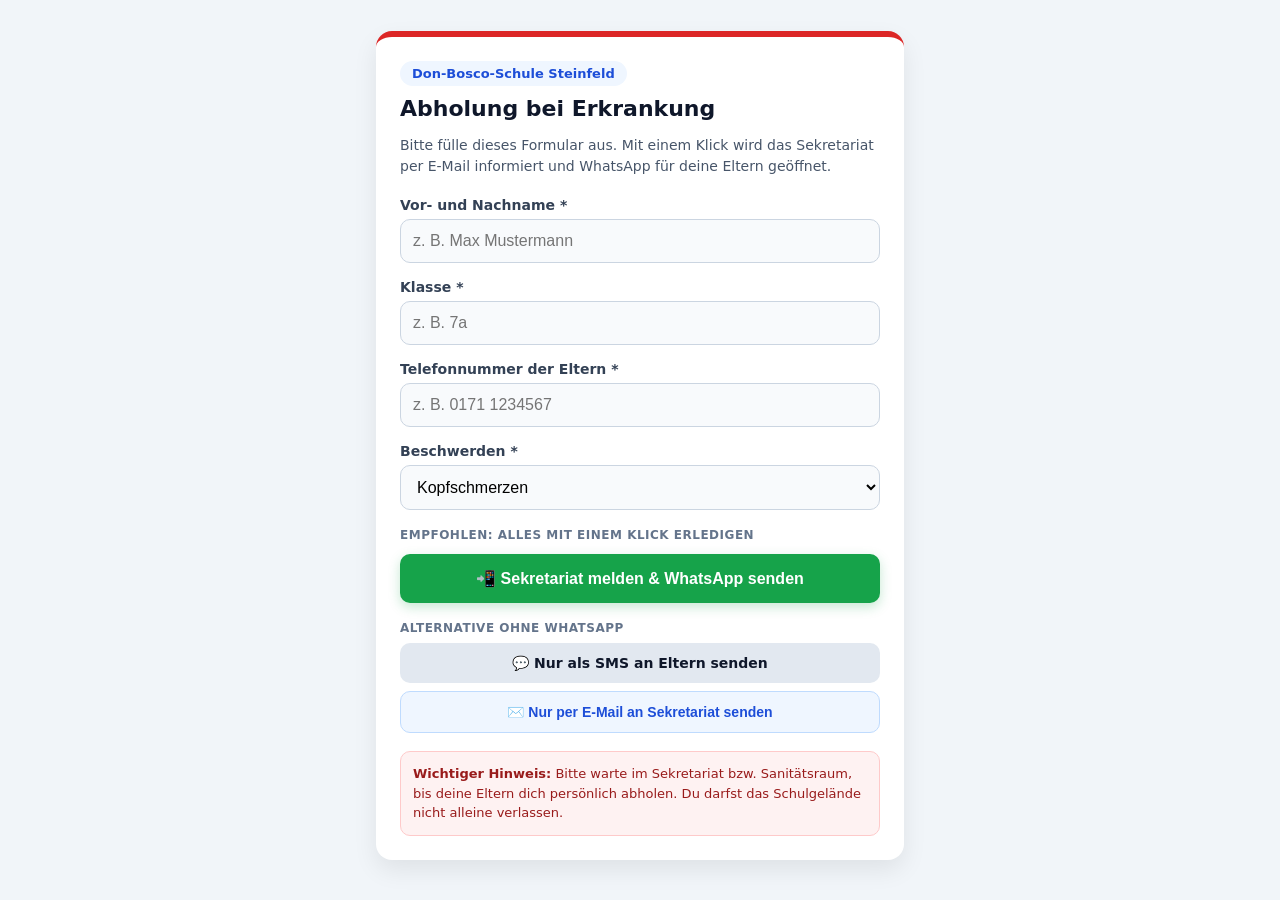
==== abholung.html @ ab2f344c "Update abholung.html" ====
<!DOCTYPE html>
<html lang="de">
<head>
<meta charset="UTF-8" />
<meta name="viewport" content="width=device-width, initial-scale=1.0" />
<title>Abholung bei Erkrankung – Don-Bosco-Schule Steinfeld</title>
<style>
body {
background-color: #f1f5f9;
font-family: system-ui, -apple-system, sans-serif;
margin: 0;
padding: 16px;
color: #1e293b;
}
.abholung-card {
max-width: 480px;
margin: 15px auto;
background: #ffffff;
padding: 24px;
border-radius: 16px;
box-shadow: 0 10px 25px rgba(0, 0, 0, 0.08);
border-top: 6px solid #dc2626;
}
.school-badge {
display: inline-block;
background: #eff6ff;
color: #1d4ed8;
font-size: 13px;
font-weight: 700;
padding: 5px 12px;
border-radius: 999px;
margin-bottom: 10px;
}
h1 {
font-size: 22px;
margin: 0 0 8px 0;
color: #0f172a;
}
.subtitle {
font-size: 14px;
color: #475569;
margin-bottom: 20px;
line-height: 1.5;
}
.form-group {
margin-bottom: 16px;
}
label {
display: block;
font-weight: 600;
font-size: 14px;
margin-bottom: 6px;
color: #334155;
}
input, select {
width: 100%;
padding: 12px;
font-size: 16px;
border: 1.5px solid #cbd5e1;
border-radius: 10px;
box-sizing: border-box;
background: #f8fafc;
}
input:focus, select:focus {
outline: none;
border-color: #2563eb;
background: #ffffff;
}
.btn-whatsapp {
display: block;
width: 100%;
padding: 15px;
font-size: 16px;
font-weight: 700;
color: #ffffff;
background-color: #16a34a;
border: none;
border-radius: 10px;
text-align: center;
box-sizing: border-box;
margin-top: 12px;
cursor: pointer;
box-shadow: 0 4px 12px rgba(22, 163, 74, 0.25);
}
.btn-whatsapp:disabled {
background-color: #86efac;
cursor: not-allowed;
}
.btn-submit {
width: 100%;
padding: 12px;
font-size: 14px;
font-weight: 600;
color: #1d4ed8;
background-color: #eff6ff;
border: 1px solid #bfdbfe;
border-radius: 10px;
cursor: pointer;
margin-top: 8px;
}
.btn-sms {
display: block;
width: 100%;
padding: 12px;
font-size: 14px;
font-weight: 600;
color: #0f172a;
background-color: #e2e8f0;
border-radius: 10px;
text-align: center;
text-decoration: none;
box-sizing: border-box;
margin-top: 8px;
}
.info-box {
background: #fef2f2;
border: 1px solid #fecaca;
color: #991b1b;
padding: 12px;
border-radius: 10px;
font-size: 13px;
margin-top: 18px;
line-height: 1.5;
}
.step-label {
font-size: 12px;
text-transform: uppercase;
letter-spacing: 0.5px;
color: #64748b;
font-weight: 700;
margin-top: 18px;
margin-bottom: 4px;
}
</style>
</head>
<body>

<div class="abholung-card">
<span class="school-badge">Don-Bosco-Schule Steinfeld</span>
<h1>Abholung bei Erkrankung</h1>
<p class="subtitle">Bitte fülle dieses Formular aus. Mit einem Klick wird das Sekretariat per E-Mail informiert und WhatsApp für deine Eltern geöffnet.</p>

<form id="abholungForm" action="https://web3forms.com" method="POST">
<input type="hidden" name="access_key" value="93778e54-2ced-4b44-8aff-4e187f4cb15e">
<input type="hidden" name="subject" value="DRINGEND: Schüler-Abholung (Erkrankung) – DBS Steinfeld">
<input type="hidden" name="redirect" value="https://github.io">

<div class="form-group">
<label for="studentName">Vor- und Nachname *</label>
<input type="text" id="studentName" name="Schülername" placeholder="z. B. Max Mustermann" required>
</div>

<div class="form-group">
<label for="studentClass">Klasse *</label>
<input type="text" id="studentClass" name="Klasse" placeholder="z. B. 7a" required>
</div>

<div class="form-group">
<label for="parentPhone">Telefonnummer der Eltern *</label>
<input type="tel" id="parentPhone" name="Telefonnummer_Eltern" placeholder="z. B. 0171 1234567" required>
</div>

<div class="form-group">
<label for="symptom">Beschwerden *</label>
<select id="symptom" name="Grund" required>
<option value="Kopfschmerzen">Kopfschmerzen</option>
<option value="Bauchschmerzen / Übelkeit">Bauchschmerzen / Übelkeit</option>
<option value="Fieber / Schüttelfrost">Fieber / Schüttelfrost</option>
<option value="Verletzung / Schmerzen">Verletzung / Schmerzen</option>
<option value="Sonstiges Unwohlsein">Sonstiges Unwohlsein</option>
</select>
</div>

<div class="step-label">Empfohlen: Alles mit einem Klick erledigen</div>
<button type="button" id="waMainBtn" class="btn-whatsapp" onclick="sendBothEmailAndWhatsApp()">📲 Sekretariat melden & WhatsApp senden</button>

<div class="step-label">Alternative ohne WhatsApp</div>
<a id="smsLink" href="#" class="btn-sms" onclick="return prepareSMS()">💬 Nur als SMS an Eltern senden</a>
<button type="submit" class="btn-submit">✉️ Nur per E-Mail an Sekretariat senden</button>
</form>

<div class="info-box">
<strong>Wichtiger Hinweis:</strong> Bitte warte im Sekretariat bzw. Sanitätsraum, bis deine Eltern dich persönlich abholen. Du darfst das Schulgelände nicht alleine verlassen.
</div>
</div>

<script>
function formatPhoneForWA(rawPhone) {
let cleaned = rawPhone.replace(/\D/g, '');
if (cleaned.startsWith('0049')) {
cleaned = '49' + cleaned.substring(4);
} else if (cleaned.startsWith('0')) {
cleaned = '49' + cleaned.substring(1);
} else if (!cleaned.startsWith('49')) {
cleaned = '49' + cleaned;
}
if (cleaned.startsWith('490')) {
cleaned = '49' + cleaned.substring(3);
}
return cleaned;
}

function getMessageText() {
const name = document.getElementById('studentName').value.trim() || 'Ihr Kind';
const klasse = document.getElementById('studentClass').value.trim();
const grund = document.getElementById('symptom').value;
const classText = klasse ? ` (Klasse ${klasse})` : '';
return `Guten Tag, hier ist das Sekretariat der Don-Bosco-Schule Steinfeld. Ihr Kind ${name}${classText} fühlt sich in der Schule nicht wohl (${grund}) und müsste bitte im Sekretariat abgeholt werden.`;
}

async function sendBothEmailAndWhatsApp() {
const name = document.getElementById('studentName').value.trim();
const klasse = document.getElementById('studentClass').value.trim();
const rawPhone = document.getElementById('parentPhone').value.trim();

if (!name || !klasse || !rawPhone) {
alert('Bitte fülle zuerst Name, Klasse und Telefonnummer der Eltern aus.');
return;
}

const btn = document.getElementById('waMainBtn');
btn.disabled = true;
btn.innerText = '⏳ Wird an Sekretariat gesendet...';

// ۱. ارسال خودکار ایمیل به دبیرخانه در پس‌زمینه
const form = document.getElementById('abholungForm');
const formData = new FormData(form);

try {
await fetch("https://web3forms.com", {
method: "POST",
body: formData
});
} catch (e) {
console.log("Email background send error:", e);
}

// ۲. باز کردن واتساپ بلافاصله پس از ارسال ایمیل
const waPhone = formatPhoneForWA(rawPhone);
const text = encodeURIComponent(getMessageText());

btn.disabled = false;
btn.innerText = '📲 Sekretariat melden & WhatsApp senden';

window.location.href = "https://whatsapp.com" + waPhone + "&text=" + text;
}

function prepareSMS() {
const rawPhone = document.getElementById('parentPhone').value.trim();
if (!rawPhone) {
alert('Bitte zuerst die Telefonnummer der Eltern eingeben.');
return false;
}
const text = encodeURIComponent(getMessageText());
document.getElementById('smsLink').href = `sms:${rawPhone}?body=${text}`;
return true;
}
</script>

</body>
</html>
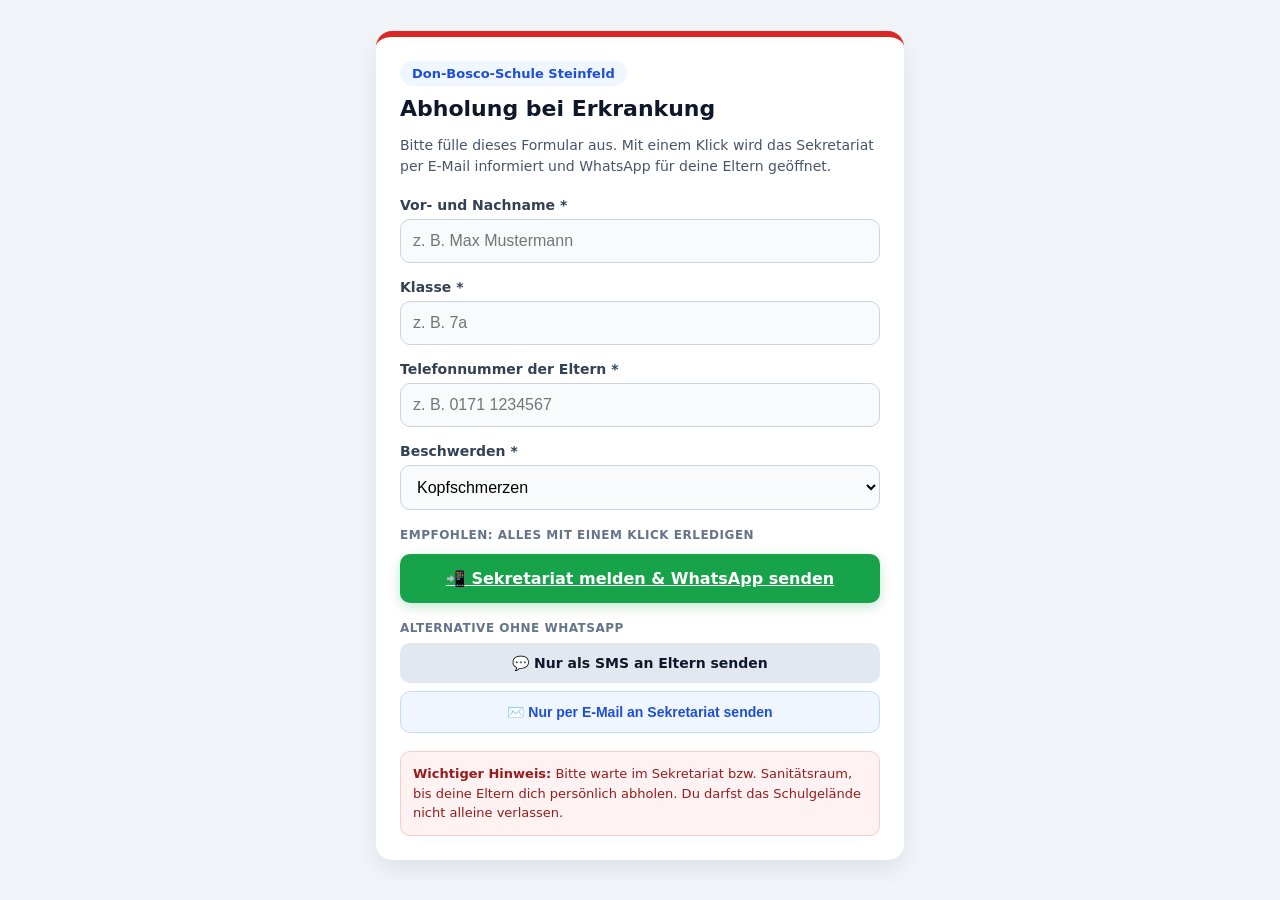
==== commit 3e1bab25: "Update abholung.html" ====
--- a/abholung.html
+++ b/abholung.html
@@ -171,8 +171,8 @@
 </select>
 </div>
 
-<div class="step-label">Empfohlen: Alles mit einem Klick erledigen</div>
-<button type="button" id="waMainBtn" class="btn-whatsapp" onclick="sendBothEmailAndWhatsApp()">📲 Sekretariat melden & WhatsApp senden</button>
+ <div class="step-label">Empfohlen: Alles mit einem Klick erledigen</div>
+<a id="waMainBtn" href="#" class="btn-whatsapp" onclick="return handleOneClickAction()">📲 Sekretariat melden & WhatsApp senden</a>
 
 <div class="step-label">Alternative ohne WhatsApp</div>
 <a id="smsLink" href="#" class="btn-sms" onclick="return prepareSMS()">💬 Nur als SMS an Eltern senden</a>
@@ -208,41 +208,27 @@
 return `Guten Tag, hier ist das Sekretariat der Don-Bosco-Schule Steinfeld. Ihr Kind ${name}${classText} fühlt sich in der Schule nicht wohl (${grund}) und müsste bitte im Sekretariat abgeholt werden.`;
 }
 
-async function sendBothEmailAndWhatsApp() {
+function handleOneClickAction() {
 const name = document.getElementById('studentName').value.trim();
 const klasse = document.getElementById('studentClass').value.trim();
 const rawPhone = document.getElementById('parentPhone').value.trim();
 
 if (!name || !klasse || !rawPhone) {
 alert('Bitte fülle zuerst Name, Klasse und Telefonnummer der Eltern aus.');
-return;
-}
-
-const btn = document.getElementById('waMainBtn');
-btn.disabled = true;
-btn.innerText = '⏳ Wird an Sekretariat gesendet...';
-
-// ۱. ارسال خودکار ایمیل به دبیرخانه در پس‌زمینه
+return false;
+}
+
+// ۱. ارسال ایمیل به دبیرخانه در پس‌زمینه
 const form = document.getElementById('abholungForm');
 const formData = new FormData(form);
-
-try {
-await fetch("https://web3forms.com", {
-method: "POST",
-body: formData
-});
-} catch (e) {
-console.log("Email background send error:", e);
-}
-
-// ۲. باز کردن واتساپ بلافاصله پس از ارسال ایمیل
+navigator.sendBeacon("https://web3forms.com", formData);
+
+// ۲. تنظیم لینک مستقیم واتساپ روی خود دکمه (تضمینی در آیفون)
 const waPhone = formatPhoneForWA(rawPhone);
 const text = encodeURIComponent(getMessageText());
-
-btn.disabled = false;
-btn.innerText = '📲 Sekretariat melden & WhatsApp senden';
-
-window.location.href = "https://whatsapp.com" + waPhone + "&text=" + text;
+document.getElementById('waMainBtn').href = "https://whatsapp.com" + waPhone + "&text=" + text;
+
+return true;
 }
 
 function prepareSMS() {
@@ -260,3 +246,9 @@
 </body>
 </html>
 
+
+</script>
+
+</body>
+</html>
+
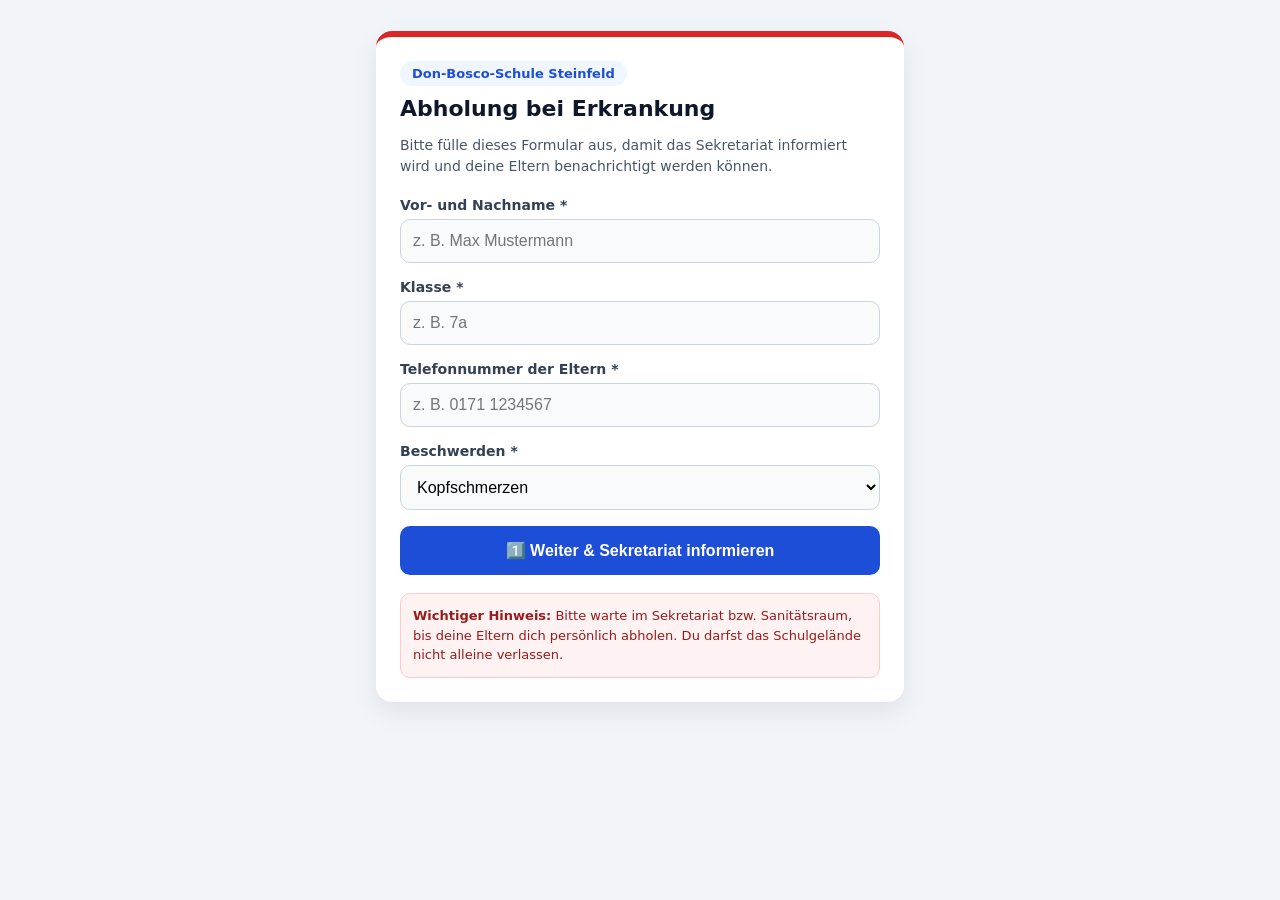
==== commit 213e98f1: "Update abholung.html" ====
--- a/abholung.html
+++ b/abholung.html
@@ -66,37 +66,37 @@
 border-color: #2563eb;
 background: #ffffff;
 }
-.btn-whatsapp {
+.btn-primary {
 display: block;
 width: 100%;
 padding: 15px;
 font-size: 16px;
 font-weight: 700;
 color: #ffffff;
+background-color: #1d4ed8;
+border: none;
+border-radius: 10px;
+text-align: center;
+cursor: pointer;
+margin-top: 12px;
+}
+.btn-primary:disabled {
+background-color: #93c5fd;
+}
+.btn-whatsapp {
+display: block;
+width: 100%;
+padding: 16px;
+font-size: 17px;
+font-weight: 700;
+color: #ffffff;
 background-color: #16a34a;
-border: none;
-border-radius: 10px;
-text-align: center;
+border-radius: 10px;
+text-align: center;
+text-decoration: none;
 box-sizing: border-box;
 margin-top: 12px;
-cursor: pointer;
-box-shadow: 0 4px 12px rgba(22, 163, 74, 0.25);
-}
-.btn-whatsapp:disabled {
-background-color: #86efac;
-cursor: not-allowed;
-}
-.btn-submit {
-width: 100%;
-padding: 12px;
-font-size: 14px;
-font-weight: 600;
-color: #1d4ed8;
-background-color: #eff6ff;
-border: 1px solid #bfdbfe;
-border-radius: 10px;
-cursor: pointer;
-margin-top: 8px;
+box-shadow: 0 4px 12px rgba(22, 163, 74, 0.3);
 }
 .btn-sms {
 display: block;
@@ -110,7 +110,26 @@
 text-align: center;
 text-decoration: none;
 box-sizing: border-box;
-margin-top: 8px;
+margin-top: 10px;
+}
+.success-box {
+display: none;
+background: #f0fdf4;
+border: 2px solid #86efac;
+border-radius: 12px;
+padding: 20px;
+text-align: center;
+margin-top: 10px;
+}
+.success-box h2 {
+color: #15803d;
+font-size: 19px;
+margin: 0 0 8px 0;
+}
+.success-box p {
+color: #166534;
+font-size: 14px;
+margin: 0 0 16px 0;
 }
 .info-box {
 background: #fef2f2;
@@ -122,15 +141,6 @@
 margin-top: 18px;
 line-height: 1.5;
 }
-.step-label {
-font-size: 12px;
-text-transform: uppercase;
-letter-spacing: 0.5px;
-color: #64748b;
-font-weight: 700;
-margin-top: 18px;
-margin-bottom: 4px;
-}
 </style>
 </head>
 <body>
@@ -138,12 +148,12 @@
 <div class="abholung-card">
 <span class="school-badge">Don-Bosco-Schule Steinfeld</span>
 <h1>Abholung bei Erkrankung</h1>
-<p class="subtitle">Bitte fülle dieses Formular aus. Mit einem Klick wird das Sekretariat per E-Mail informiert und WhatsApp für deine Eltern geöffnet.</p>
-
-<form id="abholungForm" action="https://web3forms.com" method="POST">
+<p class="subtitle">Bitte fülle dieses Formular aus, damit das Sekretariat informiert wird und deine Eltern benachrichtigt werden können.</p>
+
+<!-- مرحله ۱: فرم ارسال ایمیل به دبیرخانه -->
+<form id="abholungForm" onsubmit="submitFormStep1(event)">
 <input type="hidden" name="access_key" value="93778e54-2ced-4b44-8aff-4e187f4cb15e">
 <input type="hidden" name="subject" value="DRINGEND: Schüler-Abholung (Erkrankung) – DBS Steinfeld">
-<input type="hidden" name="redirect" value="https://github.io">
 
 <div class="form-group">
 <label for="studentName">Vor- und Nachname *</label>
@@ -171,13 +181,16 @@
 </select>
 </div>
 
- <div class="step-label">Empfohlen: Alles mit einem Klick erledigen</div>
-<a id="waMainBtn" href="#" class="btn-whatsapp" onclick="return handleOneClickAction()">📲 Sekretariat melden & WhatsApp senden</a>
-
-<div class="step-label">Alternative ohne WhatsApp</div>
-<a id="smsLink" href="#" class="btn-sms" onclick="return prepareSMS()">💬 Nur als SMS an Eltern senden</a>
-<button type="submit" class="btn-submit">✉️ Nur per E-Mail an Sekretariat senden</button>
+<button type="submit" id="submitBtn" class="btn-primary">1️⃣ Weiter & Sekretariat informieren</button>
 </form>
+
+<!-- مرحله ۲: نمایش خودکار دکمه واقعی واتساپ پس از ارسال ایمیل -->
+<div id="step2Success" class="success-box">
+<h2>✅ Sekretariat wurde informiert!</h2>
+<p>Bitte tippe jetzt auf den grünen Button, um deine Eltern per WhatsApp zu benachrichtigen:</p>
+<a id="finalWhatsAppLink" href="#" class="btn-whatsapp">📲 Jetzt WhatsApp an Eltern öffnen</a>
+<a id="finalSmsLink" href="#" class="btn-sms">💬 Alternativ als SMS senden</a>
+</div>
 
 <div class="info-box">
 <strong>Wichtiger Hinweis:</strong> Bitte warte im Sekretariat bzw. Sanitätsraum, bis deine Eltern dich persönlich abholen. Du darfst das Schulgelände nicht alleine verlassen.
@@ -200,55 +213,44 @@
 return cleaned;
 }
 
-function getMessageText() {
-const name = document.getElementById('studentName').value.trim() || 'Ihr Kind';
-const klasse = document.getElementById('studentClass').value.trim();
-const grund = document.getElementById('symptom').value;
-const classText = klasse ? ` (Klasse ${klasse})` : '';
-return `Guten Tag, hier ist das Sekretariat der Don-Bosco-Schule Steinfeld. Ihr Kind ${name}${classText} fühlt sich in der Schule nicht wohl (${grund}) und müsste bitte im Sekretariat abgeholt werden.`;
-}
-
-function handleOneClickAction() {
+async function submitFormStep1(event) {
+event.preventDefault();
+
+const btn = document.getElementById('submitBtn');
+btn.disabled = true;
+btn.innerText = '⏳ Wird an Sekretariat gesendet...';
+
+const form = document.getElementById('abholungForm');
+const formData = new FormData(form);
+
+try {
+await fetch("https://web3forms.com", {
+method: "POST",
+body: formData
+});
+} catch (err) {
+console.log(err);
+}
+
+// ساخت متن و لینک واقعی واتساپ و SMS
 const name = document.getElementById('studentName').value.trim();
 const klasse = document.getElementById('studentClass').value.trim();
 const rawPhone = document.getElementById('parentPhone').value.trim();
-
-if (!name || !klasse || !rawPhone) {
-alert('Bitte fülle zuerst Name, Klasse und Telefonnummer der Eltern aus.');
-return false;
-}
-
-// ۱. ارسال ایمیل به دبیرخانه در پس‌زمینه
-const form = document.getElementById('abholungForm');
-const formData = new FormData(form);
-navigator.sendBeacon("https://web3forms.com", formData);
-
-// ۲. تنظیم لینک مستقیم واتساپ روی خود دکمه (تضمینی در آیفون)
+const grund = document.getElementById('symptom').value;
+
+const msg = `Guten Tag, hier ist das Sekretariat der Don-Bosco-Schule Steinfeld. Ihr Kind ${name} (Klasse ${klasse}) fühlt sich in der Schule nicht wohl (${grund}) und müsste bitte im Sekretariat abgeholt werden.`;
+const encodedMsg = encodeURIComponent(msg);
 const waPhone = formatPhoneForWA(rawPhone);
-const text = encodeURIComponent(getMessageText());
-document.getElementById('waMainBtn').href = "https://whatsapp.com" + waPhone + "&text=" + text;
-
-return true;
-}
-
-function prepareSMS() {
-const rawPhone = document.getElementById('parentPhone').value.trim();
-if (!rawPhone) {
-alert('Bitte zuerst die Telefonnummer der Eltern eingeben.');
-return false;
-}
-const text = encodeURIComponent(getMessageText());
-document.getElementById('smsLink').href = `sms:${rawPhone}?body=${text}`;
-return true;
+
+document.getElementById('finalWhatsAppLink').href = "https://whatsapp.com" + waPhone + "&text=" + encodedMsg;
+document.getElementById('finalSmsLink').href = "sms:" + rawPhone + "?body=" + encodedMsg;
+
+// مخفی کردن فرم و نمایش دکمه سبز واتساپ
+form.style.display = 'none';
+document.getElementById('step2Success').style.display = 'block';
 }
 </script>
 
 </body>
 </html>
 
-
-</script>
-
-</body>
-</html>
-
